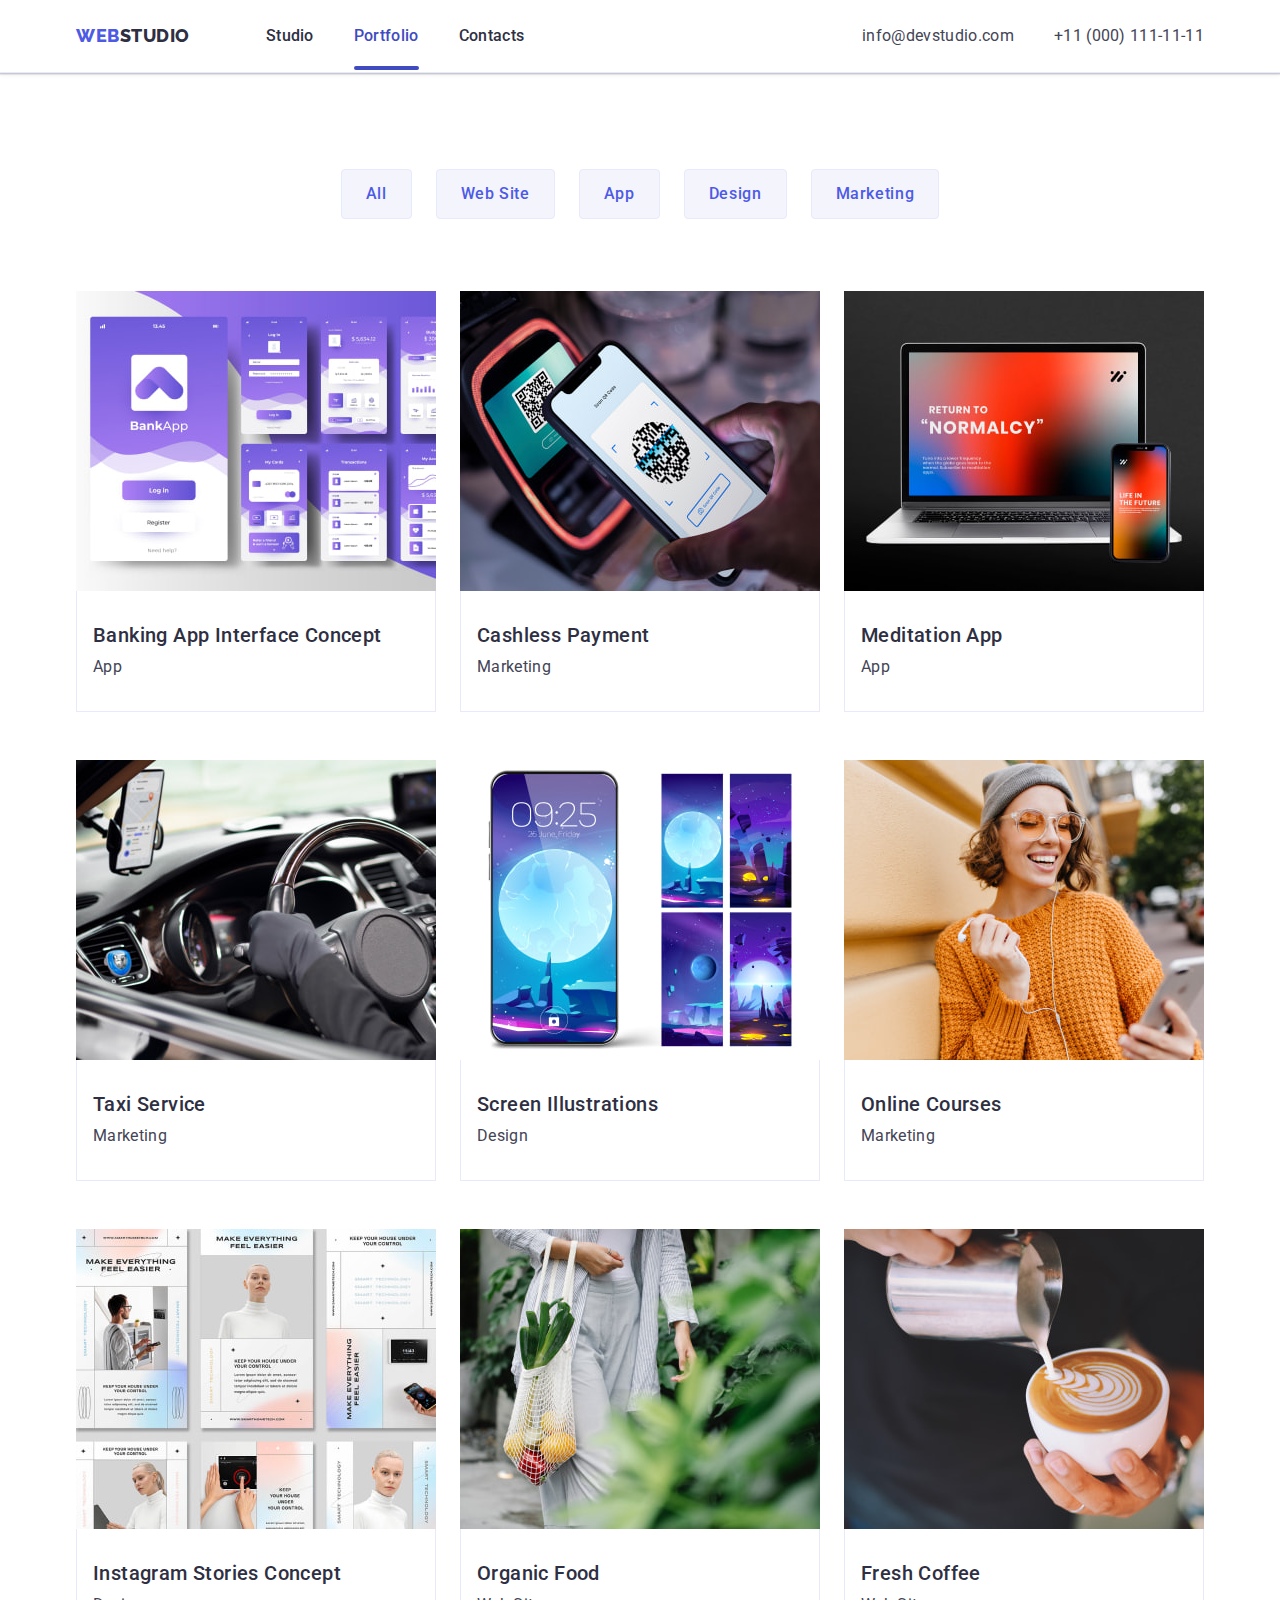
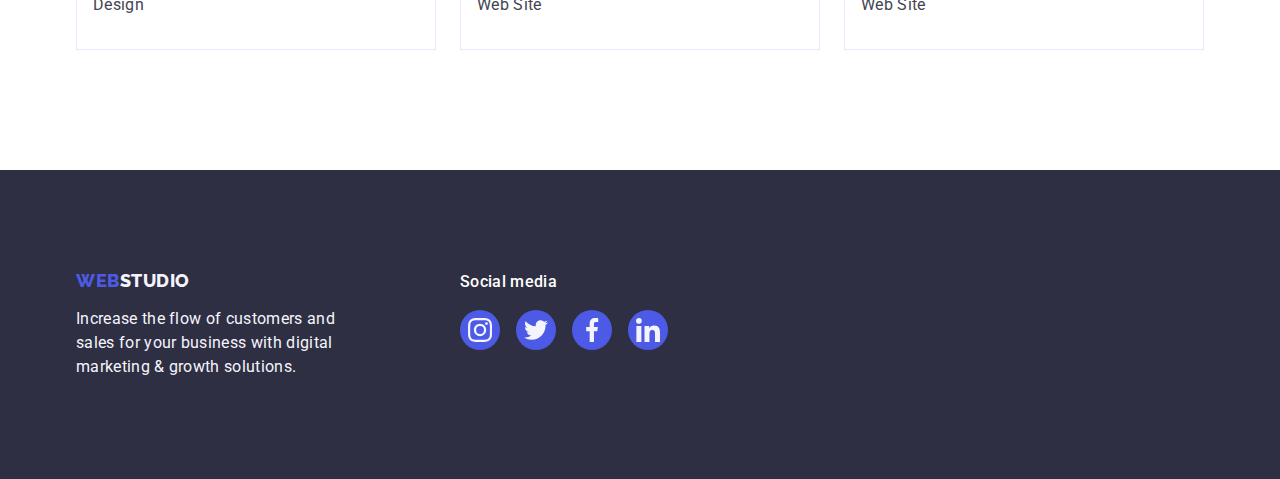
==== portfolio.html @ 7f07d90e "Initial commit" ====
<!DOCTYPE html>
<html lang="en">
  <head>
    <meta charset="UTF-8" />
    <meta name="viewport" content="width=, initial-scale=1.0" />
    <!-- fonts -->
    <link rel="preconnect" href="https://fonts.googleapis.com" />
    <link rel="preconnect" href="https://fonts.gstatic.com" crossorigin />
    <!-- Norm -->
    <link
      rel="stylesheet"
      href="https://cdn.jsdelivr.net/npm/modern-normalize@2.0.0/modern-normalize.min.css"
    />
    <!-- Style -->
    <link
      href="https://fonts.googleapis.com/css2?family=Raleway:wght@800&family=Roboto:wght@400;500;700&display=swap"
      rel="stylesheet"
    />
    <link rel="stylesheet" href="./css/styles.css" />
    <title>Portfolio</title>
  </head>
  <body>
    <header class="header">
      <div class="header-container container">
        <!-- nav -->
        <nav class="nav-container">
          <a href="./index.html" class="logo-web link">
            Web<span class="logo-studio">Studio</span></a
          >
          <ul class="nav-list-container list">
            <li><a href="./index.html" class="list-link link">Studio</a></li>
            <li>
              <a href="./portfolio.html" class="list-link link active"
                >Portfolio</a
              >
            </li>
            <li><a href="" class="list-link link">Contacts</a></li>
          </ul>
        </nav>
        <!-- address -->
        <address class="address-header">
          <ul class="list address-header-container">
            <li>
              <a href="mailto:info@devstudio.com" class="address-link link"
                >info@devstudio.com</a
              >
            </li>
            <li>
              <a href="tel:+110001111111" class="address-link link"
                >+11 (000) 111-11-11</a
              >
            </li>
          </ul>
        </address>
      </div>
    </header>
    <!-- main -->
    <main>
      <section class="portfolio-section">
        <div class="container">
          <h1 class="visually-hidden">Portfolio</h1>
          <!-- button -->
          <ul class="list button-list">
            <li>
              <button type="button" class="portfolio-button">All</button>
            </li>
            <li>
              <button type="button" class="portfolio-button">Web Site</button>
            </li>
            <li><button type="button" class="portfolio-button">App</button></li>
            <li>
              <button type="button" class="portfolio-button">Design</button>
            </li>
            <li>
              <button type="button" class="portfolio-button">Marketing</button>
            </li>
          </ul>

          <ul class="list portfolio-list">
            <li class="portfolio-li">
              <a href="" class="portfolio-li-link link">
                <div class="portfolio-li-icon">
                  <img
                    src="./images/portfolio/img-8.jpg"
                    alt="Foto"
                    width="360"
                    height="300"
                  />

                  <p class="portfolio-li-icon-paragra">
                    14 Stylish and User-Friendly App Design Concepts · Task
                    Manager App · Calorie Tracker App · Exotic Fruit Ecommerce
                    App · Cloud Storage App
                  </p>
                </div>
                <div class="portfolio-li-div">
                  <h2 class="features-title">Banking App Interface Concept</h2>
                  <p class="features-paragraph">App</p>
                </div>
              </a>
            </li>
            <li class="portfolio-li">
              <a href="#" class="link portfolio-li-link">
                <div class="portfolio-li-icon">
                  <img
                    src="./images/portfolio/img-7.jpg"
                    alt="Foto"
                    width="360"
                    height="300"
                  />
                  <p class="portfolio-li-icon-paragra">
                    14 Stylish and User-Friendly App Design Concepts · Task
                    Manager App · Calorie Tracker App · Exotic Fruit Ecommerce
                    App · Cloud Storage App
                  </p>
                </div>
                <div class="portfolio-li-div">
                  <h2 class="features-title">Cashless Payment</h2>
                  <p class="features-paragraph">Marketing</p>
                </div>
              </a>
            </li>
            <li class="portfolio-li">
              <a href="#" class="link portfolio-li-link">
                <div class="portfolio-li-icon">
                  <img
                    src="./images/portfolio/img-6.jpg"
                    alt="Foto"
                    width="360"
                    height="300"
                  />
                  <p class="portfolio-li-icon-paragra">
                    14 Stylish and User-Friendly App Design Concepts · Task
                    Manager App · Calorie Tracker App · Exotic Fruit Ecommerce
                    App · Cloud Storage App
                  </p>
                </div>

                <div class="portfolio-li-div">
                  <h2 class="features-title">Meditation App</h2>
                  <p class="features-paragraph">App</p>
                </div>
              </a>
            </li>

            <li class="portfolio-li">
              <a href="#" class="link portfolio-li-link">
                <div class="portfolio-li-icon">
                  <img
                    src="./images/portfolio/img-5.jpg"
                    alt="Foto"
                    width="360"
                    height="300"
                  />
                  <p class="portfolio-li-icon-paragra">
                    14 Stylish and User-Friendly App Design Concepts · Task
                    Manager App · Calorie Tracker App · Exotic Fruit Ecommerce
                    App · Cloud Storage App
                  </p>
                </div>

                <div class="portfolio-li-div">
                  <h2 class="features-title">Taxi Service</h2>
                  <p class="features-paragraph">Marketing</p>
                </div>
              </a>
            </li>
            <li class="portfolio-li">
              <a href="#" class="link portfolio-li-link">
                <div class="portfolio-li-icon">
                  <img
                    src="./images/portfolio/img-4.jpg"
                    alt="Foto"
                    width="360"
                    height="300"
                  />
                  <p class="portfolio-li-icon-paragra">
                    14 Stylish and User-Friendly App Design Concepts · Task
                    Manager App · Calorie Tracker App · Exotic Fruit Ecommerce
                    App · Cloud Storage App
                  </p>
                </div>

                <div class="portfolio-li-div">
                  <h2 class="features-title">Screen Illustrations</h2>
                  <p class="features-paragraph">Design</p>
                </div>
              </a>
            </li>
            <li class="portfolio-li">
              <a href="#" class="link portfolio-li-link">
                <div class="portfolio-li-icon">
                  <img
                    src="./images/portfolio/img-3.jpg"
                    alt="Foto"
                    width="360"
                    height="300"
                  />
                  <p class="portfolio-li-icon-paragra">
                    14 Stylish and User-Friendly App Design Concepts · Task
                    Manager App · Calorie Tracker App · Exotic Fruit Ecommerce
                    App · Cloud Storage App
                  </p>
                </div>

                <div class="portfolio-li-div">
                  <h2 class="features-title">Online Courses</h2>
                  <p class="features-paragraph">Marketing</p>
                </div>
              </a>
            </li>

            <li class="portfolio-li">
              <a href="#" class="link portfolio-li-link">
                <div class="portfolio-li-icon">
                  <img
                    src="./images/portfolio/img-2.jpg"
                    alt="Foto"
                    width="360"
                    height="300"
                  />
                  <p class="portfolio-li-icon-paragra">
                    14 Stylish and User-Friendly App Design Concepts · Task
                    Manager App · Calorie Tracker App · Exotic Fruit Ecommerce
                    App · Cloud Storage App
                  </p>
                </div>

                <div class="portfolio-li-div">
                  <h2 class="features-title">Instagram Stories Concept</h2>
                  <p class="features-paragraph">Design</p>
                </div>
              </a>
            </li>
            <li class="portfolio-li">
              <a href="#" class="link portfolio-li-link">
                <div class="portfolio-li-icon">
                  <img
                    src="./images/portfolio/img-1.jpg"
                    alt="Foto"
                    width="360"
                    height="300"
                  />
                  <p class="portfolio-li-icon-paragra">
                    14 Stylish and User-Friendly App Design Concepts · Task
                    Manager App · Calorie Tracker App · Exotic Fruit Ecommerce
                    App · Cloud Storage App
                  </p>
                </div>

                <div class="portfolio-li-div">
                  <h2 class="features-title">Organic Food</h2>
                  <p class="features-paragraph">Web Site</p>
                </div>
              </a>
            </li>
            <li class="portfolio-li">
              <a href="#" class="link portfolio-li-link">
                <div class="portfolio-li-icon">
                  <img
                    src="./images/portfolio/img.jpg"
                    alt="Foto"
                    width="360"
                    height="300"
                  />
                  <p class="portfolio-li-icon-paragra">
                    14 Stylish and User-Friendly App Design Concepts · Task
                    Manager App · Calorie Tracker App · Exotic Fruit Ecommerce
                    App · Cloud Storage App
                  </p>
                </div>

                <div class="portfolio-li-div">
                  <h2 class="features-title">Fresh Coffee</h2>
                  <p class="features-paragraph">Web Site</p>
                </div>
              </a>
            </li>
          </ul>
        </div>
      </section>
    </main>
    <!-- footer -->
    <footer class="footer-basic">
      <div class="container footer-container">
        <div class="footer-container-logo">
          <a href="./index.html" class="footer-web link"
            >Web<span class="footer-logo-studio">Studio</span></a
          >
          <p class="footer-paragraph">
            Increase the flow of customers and sales for your business with
            digital marketing &amp; growth solutions.
          </p>
        </div>
        <div>
          <p class="footer-social-paragraph">Social media</p>
          <ul class="footer-social-list list">
            <li class="footer-social-li list">
              <a href="" class="footer-social-link link"
                ><svg class="footer-social-icon" width="24" height="24">
                  <use href="./images/icons.svg#instagram"></use>
                </svg>
              </a>
            </li>
            <li class="footer-social-li list">
              <a href="" class="footer-social-link link"
                ><svg class="footer-social-icon" width="24" height="24">
                  <use href="./images/icons.svg#twitter"></use>
                </svg>
              </a>
            </li>
            <li class="footer-social-li list">
              <a href="" class="footer-social-link link"
                ><svg class="footer-social-icon" width="24" height="24">
                  <use href="./images/icons.svg#facebook"></use>
                </svg>
              </a>
            </li>
            <li class="footer-social-li list">
              <a href="" class="footer-social-link link">
                <svg class="footer-social-icon" width="24" height="24">
                  <use href="./images/icons.svg#linkedin"></use>
                </svg>
              </a>
            </li>
          </ul>
        </div>
      </div>
    </footer>
  </body>
</html>
---- css/styles.css ----
body {
    font-family: 'Roboto', sans-serif;
    color: #434455;
    background-color: #FFFFFF;
}
/* reset */
:hover,
:focus {
    transition: all 250s cubic-bezier(0.4, 0, 0.2, 1);
}
h1,h2,h3,h4,h5,h6, p {
    margin: 0;
}
ul,ol {
    margin: 0;
    padding: 0;
}
img {
    display: block;
}

.container  {
    width: 1158px;
    margin: 0 auto;
    padding-left: 15px;
    padding-right: 15px;
}
.link {
text-decoration: none;
}
.list {
list-style: none;
}
:root {
    --primary-font: 'Roboto', sans-serif;
    --primary-white-color: #F4F4FD;
    --primary-blue-color: #404BBF;
    --primary-link-color: #2E2F42;
    --address-link: #434455;
    --white-ol: #FFFFFF;
    --background-color: #4D5AE5;
}
/**
  |============================
  | header
  |============================
*/
.header {
    border-bottom: 1px solid  #E7E9FC;
background: var(--white, #FFF);
box-shadow: 0px 1px 6px 0px rgba(46, 47, 66, 0.08),
0px 1px 1px 0px rgba(46, 47, 66, 0.16),
 0px 2px 1px 0px rgba(46, 47, 66, 0.08);

}
header {
    padding-top: 24px;
    padding-bottom: 24px;
}
.header-container {
    display: flex;
    align-items: center;
    justify-content: space-between;
}
.nav-container {
    display: flex;
   
    align-items: center;
}
.nav-list-container {
    display: flex;
    gap: 40px;
}
.logo-web {
    margin-right: 76px;
font-family: 'Raleway',sans-serif;
    font-style: normal;
    font-weight: 800;
    font-size: 18px;
    line-height: 1.17;
    letter-spacing: 0.03em;
    text-transform: uppercase;
    color: #4d5ae5;
}
.logo-studio {
   color: #2E2F42;
}

.list-link {
    position: relative;
    padding: 24px 0;
    font-style: normal;
        font-weight: 500;
        font-size: 16px;
        line-height: 1.5;
        letter-spacing: 0.02em;
        color: #2E2F42;
        transition: color 250ms cubic-bezier(0.4, 0, 0.2, 1);
}
.list-link:hover, .list-link:focus {
        color: #404bbf;
}
.active {
    color:#404bbf;
}
.list-link.active::after {
    content: "";
    position: absolute;
    bottom: -1px;
    display: block;
    width: 100%;
    height: 4px;
    border-radius: 2px;
    background:#404bbf;
}
.address-header-container {
    display: flex;
    gap: 40px;
}
.address-header {
    font-style: normal;
}
.address-link {
    font-style: normal;
        font-weight: 400;
        font-size: 16px;
        line-height: 1.5;
        letter-spacing: 0.02em;
        color: #434455;
transition: color 250ms cubic-bezier(0.4, 0, 0.2, 1);
}
.address-link:hover, .address-link:focus {
        color: #404bbf;
}
/**
  |============================
  | main html
  |============================
*/
/* hero */
.hero {
    max-height: 600px;
    max-width: 1440px;
    margin: 0 auto;
    padding: 188px 0;
    background: rgba(46, 47, 66, 0.70);
    background-image: linear-gradient(to bottom,
            rgba(46, 47, 66, 0.70),
            rgba(46, 47, 66, 0.70)),
        url(../images/html/people-office.jpg);
    background-repeat: no-repeat;
    background-position: center;
    background-size: cover;
}
.hero-title {
    max-width: 496px;
    margin-bottom: 48px;
    margin-left: auto;
    margin-right:  auto;
    font-style: normal;
    font-weight: 700;
    font-size: 56px;
    line-height: 1.07;
    text-align: center;
    letter-spacing: 0.02em;
    color: #FFFFFF;
}
.hero-button {
    display: block;
    margin-left: auto;
    margin-right: auto;
    min-width: 169px;
    height: 56px;
    border: none;
    border-radius: 4px;
    background-color: #4D5AE5;
    cursor: pointer;
    font-family: "Roboto", sans-serif;
    font-style: normal;
        font-weight: 500;
        font-size: 16px;
        line-height: 1.5;
        letter-spacing: 0.04em;
        color: #FFFFFF;
        transition: background-color 250ms cubic-bezier(0.4, 0, 0.2, 1);
}
.hero-button:hover, .hero-button:focus {
    background-color: #404BBF;
}
/* section */
/* 1 */
.features {
    padding: 120px 0;
}
.visually-hidden{
    position: absolute;
    width: 1px;
    height: 1px;
    margin: -1px;
    border: 0;
    padding: 0;
    white-space: nowrap;
    clip-path: inset(100%);
    clip: rect(0 0 0 0);
    overflow: hidden;
}
.features-list {
    display: flex;
    gap: 24px;
}
.features-item {
    width: 264px;
    flex-direction: column;
    align-items: flex-start;
}
.features-list-container {
    align-items: center;
    justify-content: center;
    display: flex;
    padding: 24px 100px;
    margin-bottom: 8px;
    width: 264px;
    height: 112px;
    border-radius: 4px;
    background: var(--cloud, #F4F4FD);
    
}
.features-list-icon {
    
    margin: 0 auto;
    flex-shrink: 0;
}
.section-title {
        font-weight: 700;
        font-size: 36px;
        line-height: 1.11;
        letter-spacing: 0.02em;
        text-align: center;
        text-transform: capitalize;
        color: #2E2F42;
}
.features-title {
    margin-bottom: 8px;
    font-style: normal;
        font-weight: 500;
        font-size: 20px;
        line-height: 1.2;
        letter-spacing: 0.02em;  
        color: #2E2F42;
}
.features-paragraph {
    font-size: 16px;
    line-height: 1.5;
    letter-spacing: 0.02em;
    color: #434455;
}
/* 2 */
.our-works {
    padding-bottom: 120px;
}
.our-works-title {
    margin-bottom: 72px;
}
.our-works-list {
    display: flex;
    gap: 24px;
}
.our-works-li  {
    gap: 24px;
}
/* 3 */
.our-team {
    padding-top: 120px;
    padding-bottom: 120px;
    background-color: #F4F4FD;
}
.our-team-title {
    margin-bottom: 72px;
}
.our-team-list {
    display: flex;
    text-align: center;
    gap: 24px;
}
.our-team-li {
    border-radius: 0px 0px 4px 4px;
        background: var(--white, #FFF);
        box-shadow: 0px 2px 1px 0px rgba(46, 47, 66, 0.08),
         0px 1px 1px 0px rgba(46, 47, 66, 0.16),
          0px 1px 6px 0px rgba(46, 47, 66, 0.08);
    background-color: #FFFFFF;
}
.div-team-name {
    padding: 32px 0;
}
.team-name {
    text-align: center;
    margin-bottom: 8px;
    font-weight: 500;
    font-size: 20px;
    line-height: 1.2;
    letter-spacing:0.02em ;
    color: #2E2F42;
}
.team-position {
    text-align: center;
        font-size: 16px;
        line-height: 1.5;
        letter-spacing: 0.02em;
        color: #434455;
}
.team-position-list {
    display: flex;
    padding-top: 8px;
        justify-content: center;
        align-items: center;
        gap: 24px;
   
}
.team-position-li {
display: flex;
}
.team-position-link {
    display: flex;
    padding: 12px;
   justify-content: center;
   align-items: center;
    background-color: #4d5ae5;
    width: 40px;
    height: 40px;
    border-radius: 50%;
    transition: background-color 250ms cubic-bezier(0.4, 0, 0.2, 1);
    
}
.team-position-link:hover, .team-position-link:focus {
    background-color: #404BBF;
}
.team-position-icon {
  margin: 0 auto;
  fill: #f4f4fd;
}
/* 4 */
.customers-section {
    padding: 120px 0;
}
.customers-title {
    margin-bottom: 72px;
    display: flex;
    justify-content: center;
    align-items: center; 
    color: var(--navyblue, #2E2F42);
        text-align: center;
        font-size: 36px;
        font-family: Roboto;
        font-style: normal;
        font-weight: 700;
        line-height: 1.11;
        letter-spacing: 0.72px;
        text-transform: capitalize;
}
.customers-list{
display: flex;
justify-content: center;
gap: 24px;
}
.customers-li{
width: calc((100% - 120px) / 6);
height: 88px;
}
.customers-link{
display: flex;
justify-content: center;
align-items: center;    
width: 100%;
height: 100%;
border-radius: 4px;
border: 1px solid  #8E8F99;
color: #8e8f99;;
transition: border-color 250ms cubic-bezier(0.4, 0, 0.2, 1),
color 250ms cubic-bezier(0.4, 0, 0.2, 1);
}
.customers-icon{
fill: currentColor;
transition: all 250ms cubic-bezier(0.4, 0, 0.2, 1);
}
.customers-link:hover,
.customers-link:focus {
    color:#404bbf;
border-radius: 4px;
    border: 1px solid var(--ocean, #404BBF);
    fill: #404BBF;
}
 
.customers-icon:hover, .customers-icon:focus{
    fill: #404BBF;
    
}

/**
  |============================
  | footer
  |============================
*/
.footer-basic {
    padding-top: 100px;
    padding-bottom: 100px;
background-color: #2E2F42;
}
.footer-container {
    display: flex;
    align-items: baseline;
}
.footer-container-logo {
    margin-right: 120px;
}
.footer-web {
    display: inline-block;
    margin-bottom: 16px;
    font-family: 'Raleway', sans-serif;
        font-style: normal;
        font-weight: 800;
        font-size: 18px;
        line-height: 1.17;
        letter-spacing: 0.03em;
        text-transform: uppercase;
        color: #4d5ae5;
}
.footer-paragraph {
    max-width: 264px;
    font-size: 16px;
    line-height: 1.5; 
    letter-spacing: 0.02em;
    color: #F4F4FD;
    background-color: #2E2F42;
}
.footer-logo-studio {
    color: #F4F4FD;
} 
.footer-social-paragraph{
    color: var(--white, #FFF);
        font-size: 16px;
        font-family: Roboto;
        font-style: normal;
        font-weight: 500;
        line-height: 24px;
        letter-spacing: 0.32px;
        margin-bottom: 16px;
}
.footer-social-list {
    display: flex;
    gap: 16px;
    justify-content: center;
    align-items: center;
}

.footer-social-li {
    display: flex;
    width: 40px;
    height: 40px;
}

.footer-social-link {
    width: 100%;
    height: 100%;
    padding: 8px;
    justify-content: center;
    align-items: center;
    background-color: #4d5ae5;
    display: flex;
    border-radius: 50%;
    transition: background-color 250ms cubic-bezier(0.4, 0, 0.2, 1);
    
}

.footer-social-link:hover,
.footer-social-link:focus {
    background-color: #31D0AA;
}

.footer-social-icon {
    margin: 0 auto;
    fill: #f4f4fd;
}

/**
  |============================
  | portfolio
  |============================
*/
.portfolio-section {
    padding: 96px 0 120px 0;
}
/* button */
.button-list {
    display: flex;
    justify-content: center;
    gap: 24px;
    margin-bottom: 72px;
}
.portfolio-button {
    padding: 12px 24px;
    border: 1px solid #e7e9fc;
    border-radius: 4px;
   font-family:"Roboto", sans-serif ;
   font-weight: 500;
   font-size: 16px;
   line-height: 1.5;
   letter-spacing: 0.04em;
   color: #4D5AE5;
   background-color: #F4F4FD;
   cursor: pointer;
    transition: color 250ms cubic-bezier(0.4, 0, 0.2, 1),
        background-color 250ms cubic-bezier(0.4, 0, 0.2, 1),
        border-color 250ms cubic-bezier(0.4, 0, 0.2, 1),
        box-shadow 250ms cubic-bezier(0.4, 0, 0.2, 1);
}
.portfolio-button:hover, .portfolio-button:focus {
    color: #FFFFFF;
    
    border-radius: 4px;
        background:  #404BBF;
        box-shadow: 0px 2px 2px 0px rgba(0, 0, 0, 0.12), 
        0px 2px 1px 0px rgba(0, 0, 0, 0.08),
        0px 3px 1px 0px rgba(0, 0, 0, 0.10);
    border: 1px solid transparent;
}
.portfolio-list {
    display: flex;
    flex-wrap: wrap;
    column-gap: 24px;
    row-gap: 48px;

}
.portfolio-li {
    width: calc((100% - 48px) / 3);
    transition: all 250ms cubic-bezier(0.4, 0, 0.2, 1);
    

}


.portfolio-li-link {
    display: block;
    transition: box-shadow 250ms cubic-bezier(0.4, 0, 0.2, 1);
}
.portfolio-li-link:hover {
box-shadow:0px 1px 6px rgba(46, 47, 66, 0.08),
    0px 1px 1px rgba(46, 47, 66, 0.16),
    0px 2px 1px rgba(46, 47, 66, 0.08);
}
.portfolio-li-icon {
    position: relative;
    overflow: hidden;
}
.portfolio-li-icon-paragra {
    position: absolute;
    top: 0;
    font-size: 16px;
    line-height: 1.5;
    letter-spacing: 0.02em;
    color:#f4f4fd;
    padding: 40px 32px;
    background-color: #4d5ae5;
    height: 100%;
    width: 100%;    
    transform: translateY(100%);
    transition: transform 250ms cubic-bezier(0.4, 0, 0.2, 1);  
}
.portfolio-li-icon:hover .portfolio-li-icon-paragra {
  transform: translateY(0%);
}

.portfolio-li-div {
    padding: 32px 16px;
    border: 1px solid #e7e9fc;
    border-top: none;

}
/**
  |============================
  | modal
  |============================
*/
.backdrop{
position: fixed;
top: 0;
left: 0;
width: 100%;
height: 100%;
background: var(--navyblue-modal, rgba(46, 47, 66, 0.40));
transition: opacity 250ms cubic-bezier(0.4, 0, 0.2, 1),
 visibility 250ms cubic-bezier(0.4, 0, 0.2, 1);
}
.backdrop.is-hidden {
    opacity: 0;
    pointer-events: none;
    visibility: hidden;
}
.modal{
position: absolute;
top: 50%;
left: 50%;
transform: translateX(-50%) translateY(-50%);
width: 408px;
height: 584px;
min-height: 584px;
border-radius: 4px;
transition: transform 250ms cubic-bezier(0.4, 0, 0.2, 1);
background: var(--dairy, #FCFCFC);
box-shadow: 0px 2px 1px 0px rgba(0, 0, 0, 0.20), 0px 1px 3px 0px rgba(0, 0, 0, 0.12), 0px 1px 1px 0px rgba(0, 0, 0, 0.14);

}
.modal-btn {
    color: #2E2F42;
    display: flex;
    border-radius: 50%;
    justify-content: center;
    align-items: center;
    position: absolute;
    top: 24px;
    right: 24px;
    width: 24px;
    height: 24px;
    border: 1px;
        padding: 0;
        border: 1px solid rgba(0, 0, 0, 0.10);
        background: var(--cornflower, #E7E9FC);
        cursor: pointer;
        transition: background-color 250ms cubic-bezier(0.4, 0, 0.2, 1),
        border 250ms cubic-bezier(0.4, 0, 0.2, 1);
}
.modal-btn:hover, .modal-btn:focus{
background-color: #404bbf;
border: none;
color: #ffffff;
}
.modal-icon{
    fill: currentColor;
    flex-shrink: 0;
    transition: fill 250ms cubic-bezier(0.4, 0, 0.2, 1);
}
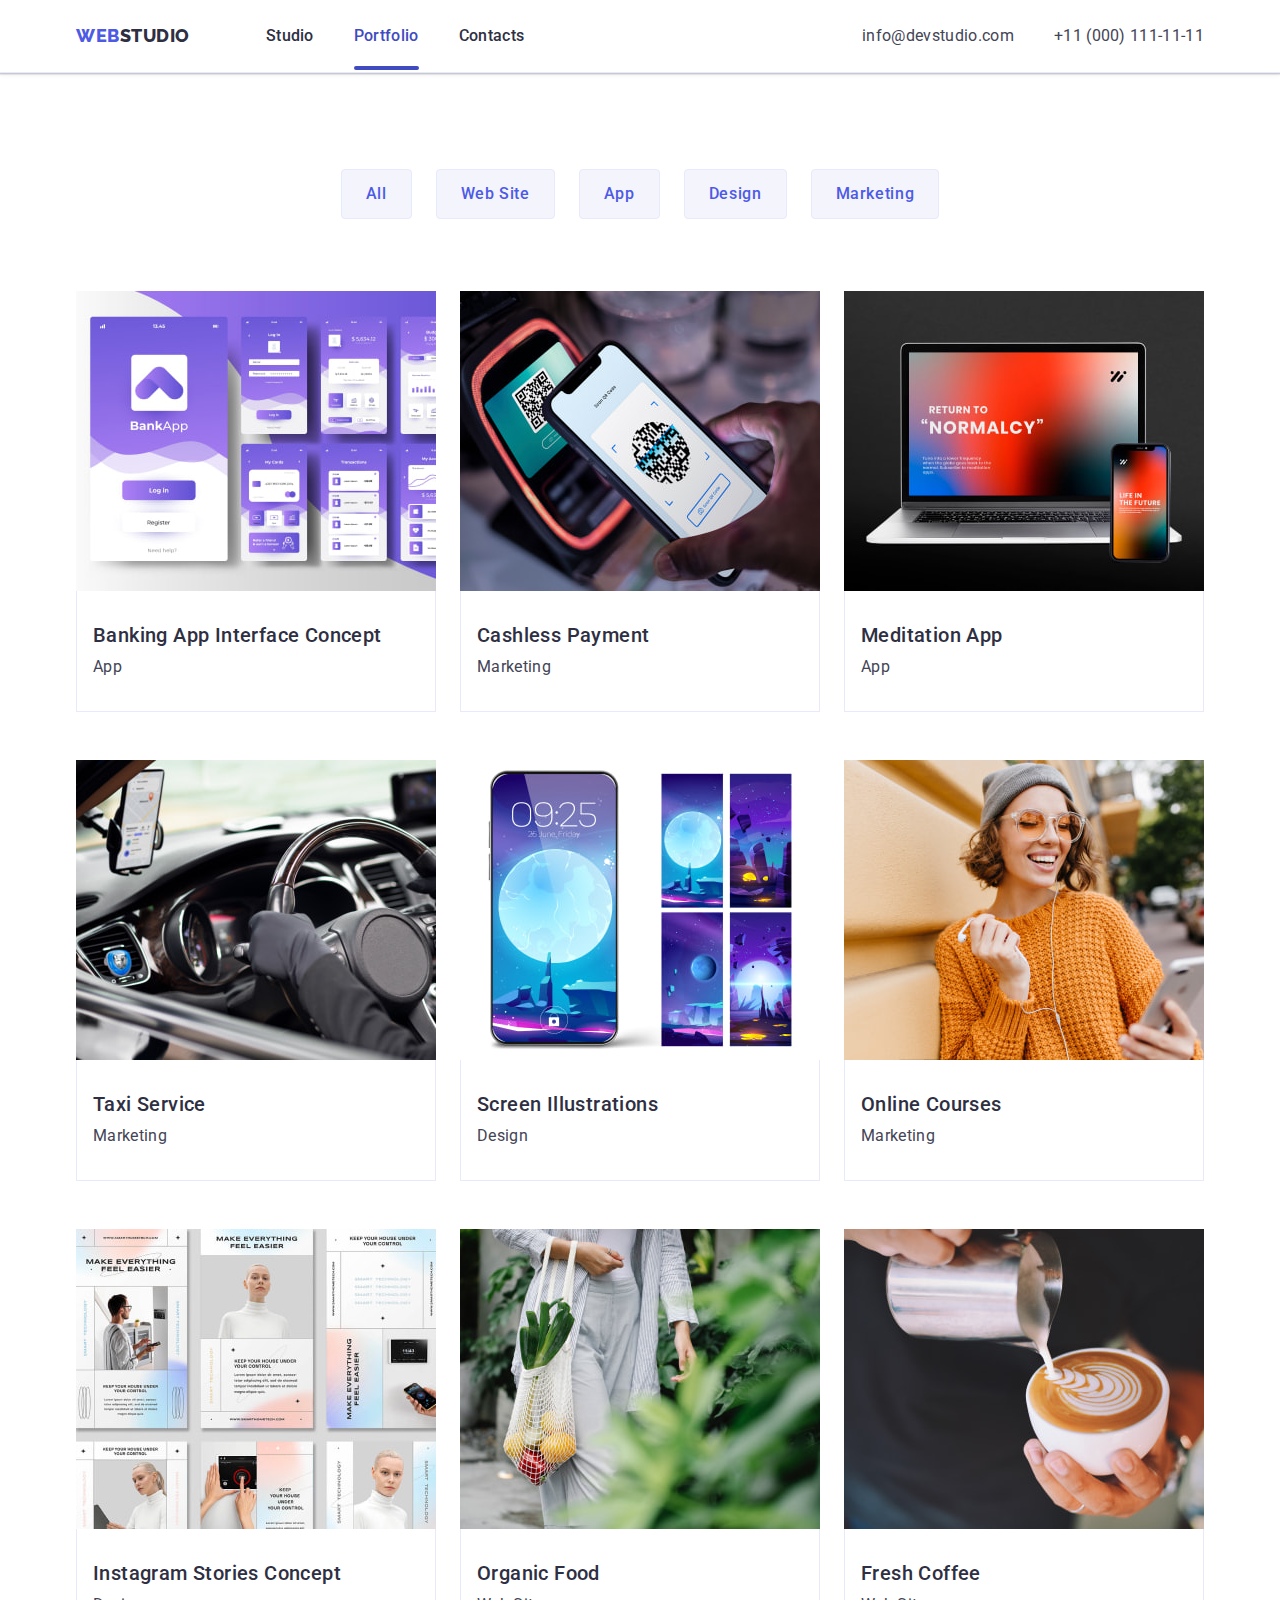
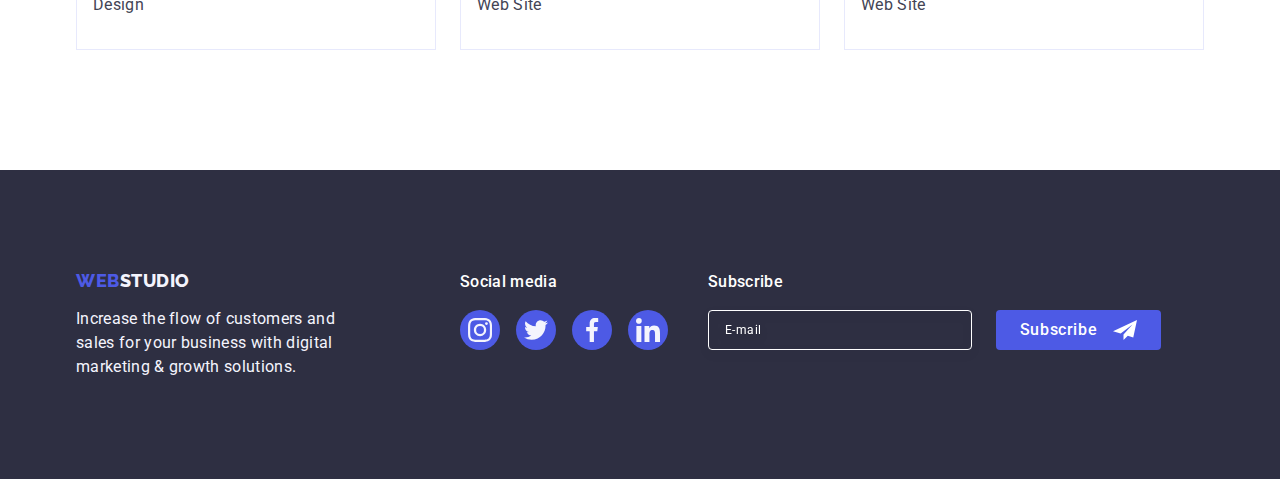
==== commit 9a0a7f8d: "2" ====
--- a/portfolio.html
+++ b/portfolio.html
@@ -292,38 +292,56 @@
             digital marketing &amp; growth solutions.
           </p>
         </div>
-        <div>
+        <div class="footer-social-container">
           <p class="footer-social-paragraph">Social media</p>
           <ul class="footer-social-list list">
             <li class="footer-social-li list">
-              <a href="" class="footer-social-link link"
+              <a href="" class="footer-social-link link" target="_blank"
                 ><svg class="footer-social-icon" width="24" height="24">
                   <use href="./images/icons.svg#instagram"></use>
                 </svg>
               </a>
             </li>
             <li class="footer-social-li list">
-              <a href="" class="footer-social-link link"
+              <a href="" class="footer-social-link link" target="_blank"
                 ><svg class="footer-social-icon" width="24" height="24">
                   <use href="./images/icons.svg#twitter"></use>
                 </svg>
               </a>
             </li>
             <li class="footer-social-li list">
-              <a href="" class="footer-social-link link"
+              <a href="" class="footer-social-link link" target="_blank"
                 ><svg class="footer-social-icon" width="24" height="24">
                   <use href="./images/icons.svg#facebook"></use>
                 </svg>
               </a>
             </li>
             <li class="footer-social-li list">
-              <a href="" class="footer-social-link link">
+              <a href="" class="footer-social-link link" target="_blank">
                 <svg class="footer-social-icon" width="24" height="24">
                   <use href="./images/icons.svg#linkedin"></use>
                 </svg>
               </a>
             </li>
           </ul>
+        </div>
+        <div class="footer-form-container">
+          <p class="footer-form-p">Subscribe</p>
+          <form class="footer-form" name="footer_form">
+            <label class="footer-form-label"
+              ><input
+                type="email"
+                class="footer-email"
+                name="footer_email"
+                placeholder="E-mail"
+            /></label>
+            <button type="submit" class="footer-button">
+              Subscribe
+              <svg class="footer-form-icon" width="24" height="24">
+                <use href="./images/icons.svg#footer"></use>
+              </svg>
+            </button>
+          </form>
         </div>
       </div>
     </footer>
--- a/css/styles.css
+++ b/css/styles.css
@@ -436,6 +436,9 @@
 .footer-logo-studio {
     color: #F4F4FD;
 } 
+.footer-social-container {
+    margin-right: 40px;
+}
 .footer-social-paragraph{
     color: var(--white, #FFF);
         font-size: 16px;
@@ -480,6 +483,64 @@
 .footer-social-icon {
     margin: 0 auto;
     fill: #f4f4fd;
+}
+/* footer form */
+.footer-form-container {
+
+}
+.footer-form-p {
+color: var(--white, #FFF);
+    font-size: 16px;
+    font-weight: 500;
+    line-height: 1.5;
+    letter-spacing: 0.32px;
+    margin-bottom: 16px;
+}
+.footer-form {
+display: flex;
+gap: 24px;
+}
+.footer-form-label {
+
+}
+.footer-email {
+width: 264px;
+height: 40px;
+border: 1px solid #ffffff;
+background-color: transparent;
+font-size: 12px;
+line-height: 1.5;
+letter-spacing: 0.04em;
+padding-left: 16px;
+filter: drop-shadow(0px 4px 4px rgba(0, 0, 0, 0.15));
+border-radius: 4px;
+color: #ffffff;
+}
+.footer-email::placeholder {
+color:#ffffff;
+}
+.footer-button {
+min-width: 165px;
+height: 40px;
+display: flex;
+justify-content: center;
+align-items: center;
+font-family: "Roboto", sans-serif;
+font-size: 16px;
+font-weight: 500;
+line-height: 1.5;
+letter-spacing: 0.04em;
+color: #ffffff;
+cursor: pointer;
+background-color: #4D5AE5;
+border: none;
+border-radius: 4px;
+}
+.footer-button:hover, .footer-button:focus {
+background-color: var(--ocean, #404BBF);
+}
+.footer-form-icon {
+    margin-left: 16px
 }
 
 /**
@@ -534,8 +595,6 @@
 .portfolio-li {
     width: calc((100% - 48px) / 3);
     transition: all 250ms cubic-bezier(0.4, 0, 0.2, 1);
-    
-
 }
 
 
@@ -597,6 +656,7 @@
     visibility: hidden;
 }
 .modal{
+padding: 72px 24px 24px 24px;
 position: absolute;
 top: 50%;
 left: 50%;
@@ -638,4 +698,123 @@
     fill: currentColor;
     flex-shrink: 0;
     transition: fill 250ms cubic-bezier(0.4, 0, 0.2, 1);
-}+}
+/* modal form */
+.modal-caption{
+    font-weight: 500;
+    font-size: 16px;
+    line-height: 1.5;
+    text-align: center;
+    letter-spacing: 0.02em;
+    color: #2E2F42;
+    margin-bottom: 16px;
+}
+.modal-form{
+    display: block;
+}
+.modal-form-id {
+    margin-bottom: 8px;
+}
+.modal-label {
+    display: block;
+font-size: 12px;
+line-height: 1.17;
+letter-spacing: 0.04em;
+color: #8e8f99;
+margin-bottom: 4px;
+}
+
+.modal-form-id-container {
+position: relative;
+
+}
+.modal-label-input {
+width: 100%;
+height: 40px;
+border: 1px solid rgba(46, 47, 66, 0.4);
+border-radius: 4px;
+background-color: transparent;
+padding-left: 38px;
+outline: transparent;
+transition: border-color 250ms cubic-bezier(0.4, 0, 0.2, 1);
+}
+.modal-label-input:focus {
+border-color: #4D5AE5;
+}
+.modal-form-icon {
+    position: absolute;
+    left: 16px;
+    top: 50%;
+    transform: translateY(-50%);
+    transition: fill 250ms cubic-bezier(0.4, 0, 0.2, 1);
+}
+.modal-label-input:focus + .modal-form-icon {
+    fill: #4D5AE5;
+}
+.div-form-comment {
+margin-bottom: 16px;
+}
+.modal-form-comment{
+width: 100%;
+height: 120px;
+font-size: 12px;
+line-height: 1.17;
+letter-spacing: 0.04em;
+color: rgba(46, 47, 66, 0.4);
+border: 1px solid rgba(46, 47, 66, 0.4);
+border-radius: 4px;
+background-color: transparent;
+padding: 8px 16px;
+outline: transparent;
+resize: none;
+transition: border-color 250ms cubic-bezier(0.4, 0, 0.2, 1);
+}
+
+.modal-form-comment:focus {
+    border-color: #4D5AE5;
+}
+.modal-form-agreement {
+    margin-bottom: 24px;
+}
+.modal-form-checkbox {
+  
+}
+.modal-form-agreement-label {
+    font-size: 12px;
+    line-height: 1.17;
+    letter-spacing: 0.04em;
+    color: #8e8f99;
+
+}
+.modal-form-checkbox-custom {
+    width: 16px;
+    height: 16px;
+    border: 1px solid rgba(46, 47, 66, 0.4);
+    border-radius: 2px;
+    transition: background-color 250ms cubic-bezier(0.4, 0, 0.2, 1), 
+    border 250ms cubic-bezier(0.4, 0, 0.2, 1), 
+    fill 250ms cubic-bezier(0.4, 0, 0.2, 1);
+    display: inline-flex;
+    align-items: center;
+    justify-content: center;
+    fill: transparent;
+}
+.modal-form-custom-icon {
+    opacity: 0;
+}
+.modal-form-checkbox:checked + .modal-form-checkbox-custom {
+   
+    background-color: #404BBF;
+    border: none;
+    fill: #F4F4FD;
+}
+.user-privacy-link {
+    color: #4d5ae5;
+}
+.modal-form-custom-icon {
+    opacity: 0;
+}
+.modal-form-checkbox:checked + .modal-form-checkbox-custom > .modal-form-custom-icon {
+    opacity: 1;
+}
+
